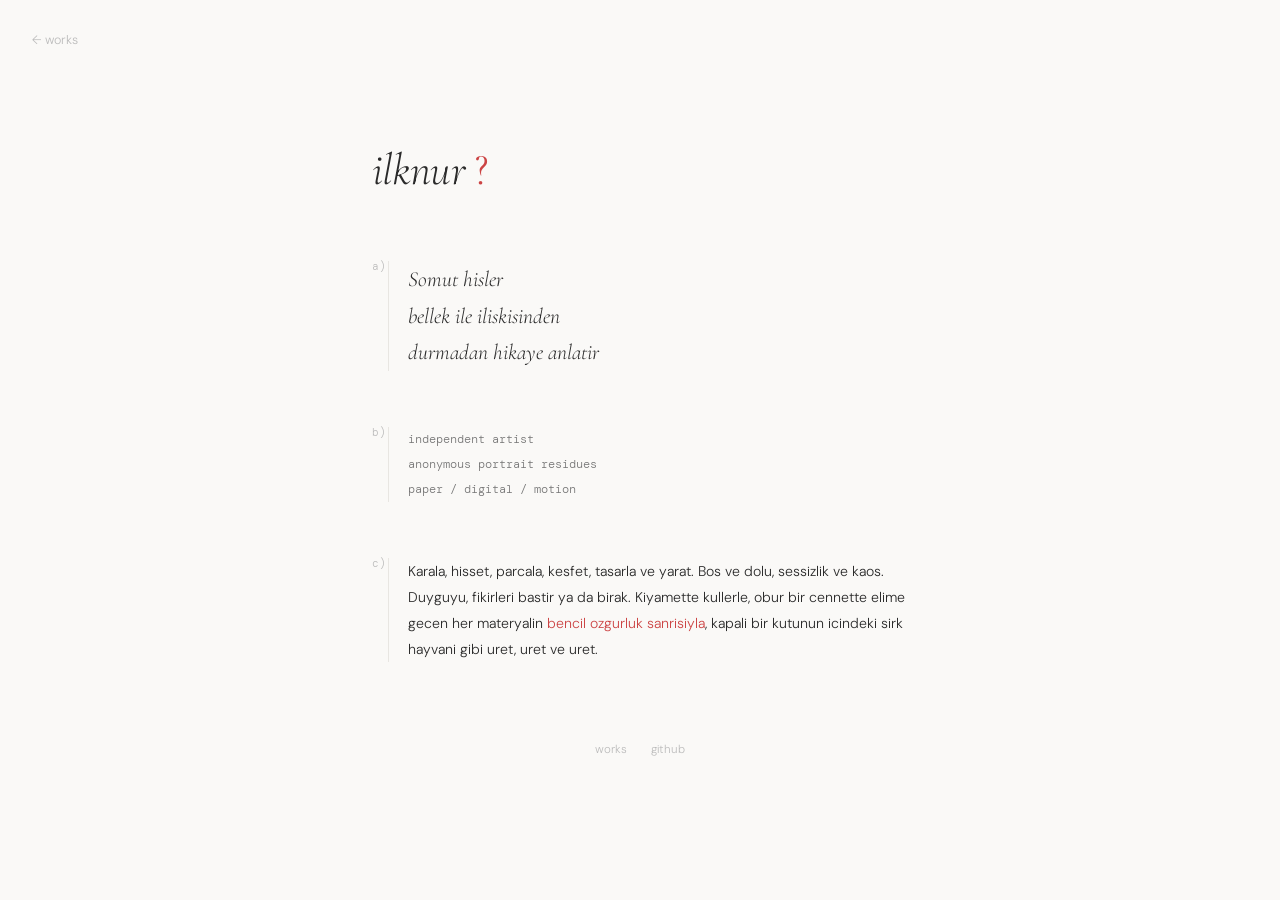
==== about.html @ 093e397a "Add about page with three-part artist statement a) poetic — serif italic, memory & storytelling b) f" ====
<!DOCTYPE html>
<html lang="tr">
<head>
  <meta charset="UTF-8">
  <meta name="viewport" content="width=device-width, initial-scale=1.0">
  <title>ilknur budak — about</title>
  <style>
    @import url('https://fonts.googleapis.com/css2?family=DM+Sans:ital,wght@0,300;0,400;0,500;1,300;1,400&family=DM+Mono:wght@300;400&family=Cormorant+Garamond:ital,wght@0,300;0,400;1,300;1,400&display=swap');

    * { margin: 0; padding: 0; box-sizing: border-box; }

    :root {
      --fg: #2a2a2a;
      --fg-soft: #777;
      --fg-faint: #bbb;
      --bg: #faf9f7;
      --accent: #c44;
      --line: #e8e6e2;
    }

    body {
      background: var(--bg);
      color: var(--fg);
      font-family: 'DM Sans', sans-serif;
      -webkit-font-smoothing: antialiased;
      min-height: 100vh;
      display: flex;
      align-items: center;
      justify-content: center;
    }

    .page {
      max-width: 600px;
      margin: 0 auto;
      padding: 100px 32px;
    }

    /* ── back ── */
    .back {
      position: fixed;
      top: 32px;
      left: 32px;
      font-size: 0.78rem;
      font-weight: 300;
      color: var(--fg-faint);
      text-decoration: none;
      transition: color 0.2s;
    }

    .back:hover { color: var(--fg); }

    /* ── name ── */
    .name {
      font-family: 'Cormorant Garamond', serif;
      font-size: 2.8rem;
      font-weight: 300;
      font-style: italic;
      letter-spacing: -0.02em;
      margin-bottom: 8px;
    }

    .name .q {
      font-style: normal;
      color: var(--accent);
      font-weight: 300;
    }

    /* ── sections ── */
    .sections {
      margin-top: 64px;
      display: grid;
      gap: 56px;
    }

    .section {
      position: relative;
      padding-left: 36px;
    }

    .section-letter {
      position: absolute;
      left: 0;
      top: -2px;
      font-family: 'DM Mono', monospace;
      font-size: 0.7rem;
      font-weight: 300;
      color: var(--fg-faint);
    }

    .section-line {
      position: absolute;
      left: 16px;
      top: 0;
      bottom: 0;
      width: 1px;
      background: var(--line);
    }

    /* a) — siirsel, serif, italik */
    .section-a p {
      font-family: 'Cormorant Garamond', serif;
      font-size: 1.35rem;
      font-weight: 300;
      font-style: italic;
      line-height: 1.7;
      color: var(--fg);
    }

    /* b) — kisa, mono, cool */
    .section-b p {
      font-family: 'DM Mono', monospace;
      font-size: 0.78rem;
      font-weight: 300;
      line-height: 2;
      color: var(--fg-soft);
    }

    /* c) — manifesto, sans, yogun */
    .section-c p {
      font-family: 'DM Sans', sans-serif;
      font-size: 0.88rem;
      font-weight: 300;
      line-height: 1.85;
      color: var(--fg);
    }

    .section-c p .hot {
      color: var(--accent);
    }

    /* ── footer ── */
    footer {
      margin-top: 80px;
      text-align: center;
    }

    footer a {
      font-size: 0.72rem;
      font-weight: 300;
      color: var(--fg-faint);
      text-decoration: none;
      transition: color 0.2s;
    }

    footer a:hover { color: var(--accent); }

    footer .links {
      display: flex;
      justify-content: center;
      gap: 24px;
    }

    /* ── responsive ── */
    @media (max-width: 600px) {
      .page { padding: 80px 20px; }
      .name { font-size: 2rem; }
      .section-a p { font-size: 1.15rem; }
    }
  </style>
</head>
<body>

  <a href="index.html" class="back">&larr; works</a>

  <div class="page">

    <h1 class="name">ilknur <span class="q">?</span></h1>

    <div class="sections">

      <div class="section section-a">
        <span class="section-letter">a)</span>
        <div class="section-line"></div>
        <p>
          Somut hisler<br>
          bellek ile iliskisinden<br>
          durmadan hikaye anlatir
        </p>
      </div>

      <div class="section section-b">
        <span class="section-letter">b)</span>
        <div class="section-line"></div>
        <p>
          independent artist<br>
          anonymous portrait residues<br>
          paper / digital / motion
        </p>
      </div>

      <div class="section section-c">
        <span class="section-letter">c)</span>
        <div class="section-line"></div>
        <p>
          Karala, hisset, parcala, kesfet, tasarla ve yarat. Bos ve dolu, sessizlik ve kaos. Duyguyu, fikirleri bastir ya da birak. Kiyamette kullerle, obur bir cennette elime gecen her materyalin <span class="hot">bencil ozgurluk sanrisiyla</span>, kapali bir kutunun icindeki sirk hayvani gibi uret, uret ve uret.
        </p>
      </div>

    </div>

    <footer>
      <div class="links">
        <a href="index.html">works</a>
        <a href="https://github.com/illlknurbudak">github</a>
      </div>
    </footer>

  </div>

</body>
</html>
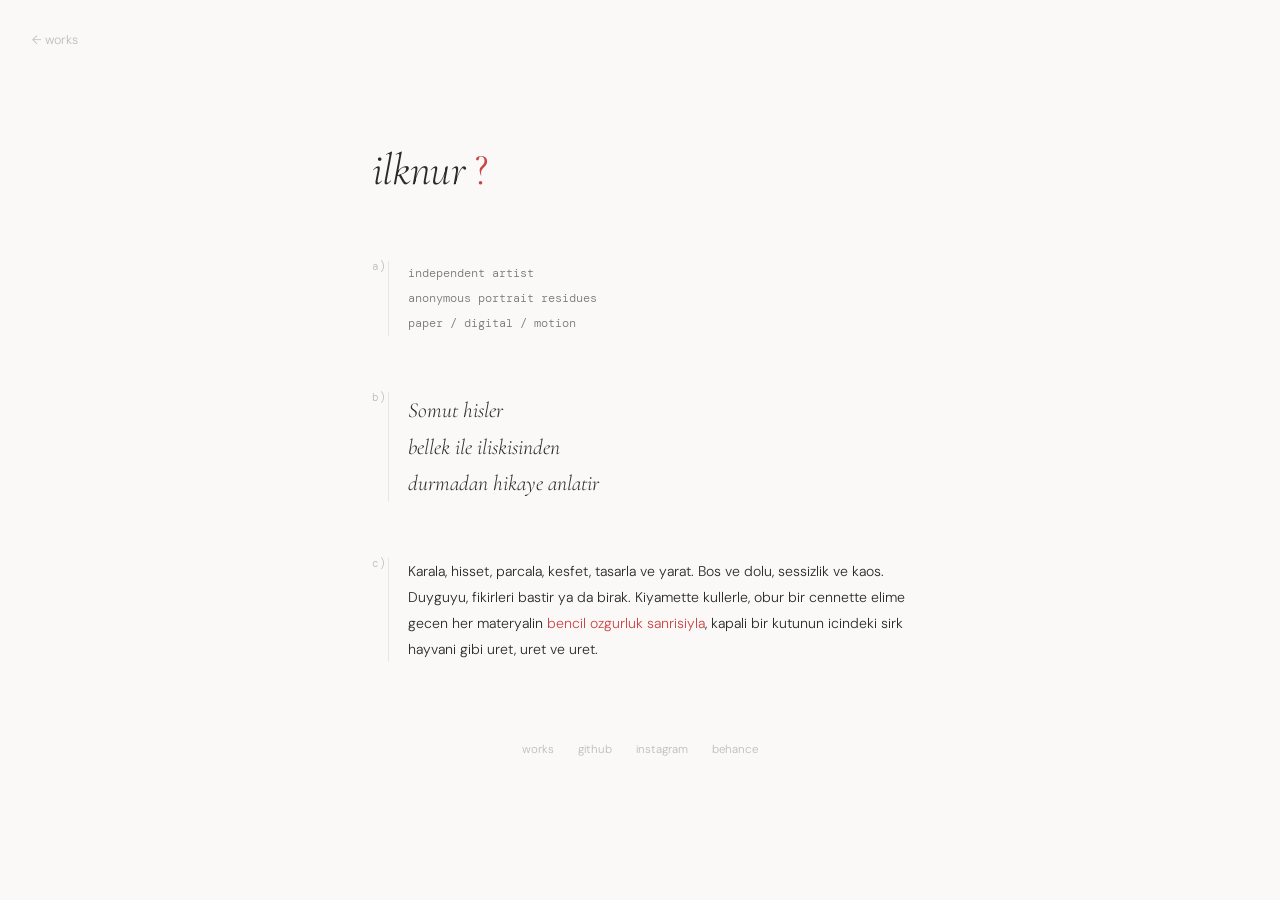
==== commit 71a3cc3c: "Add navigation menu, print gallery, Pareidolia project, social links - Add top nav bar (Home, Archiv" ====
--- a/about.html
+++ b/about.html
@@ -168,8 +168,18 @@
 
     <div class="sections">
 
+      <div class="section section-b">
+        <span class="section-letter">a)</span>
+        <div class="section-line"></div>
+        <p>
+          independent artist<br>
+          anonymous portrait residues<br>
+          paper / digital / motion
+        </p>
+      </div>
+
       <div class="section section-a">
-        <span class="section-letter">a)</span>
+        <span class="section-letter">b)</span>
         <div class="section-line"></div>
         <p>
           Somut hisler<br>
@@ -178,16 +188,6 @@
         </p>
       </div>
 
-      <div class="section section-b">
-        <span class="section-letter">b)</span>
-        <div class="section-line"></div>
-        <p>
-          independent artist<br>
-          anonymous portrait residues<br>
-          paper / digital / motion
-        </p>
-      </div>
-
       <div class="section section-c">
         <span class="section-letter">c)</span>
         <div class="section-line"></div>
@@ -202,6 +202,8 @@
       <div class="links">
         <a href="index.html">works</a>
         <a href="https://github.com/illlknurbudak">github</a>
+        <a href="https://www.instagram.com/llkn0r/">instagram</a>
+        <a href="https://www.behance.net/illlknurbudak">behance</a>
       </div>
     </footer>
 
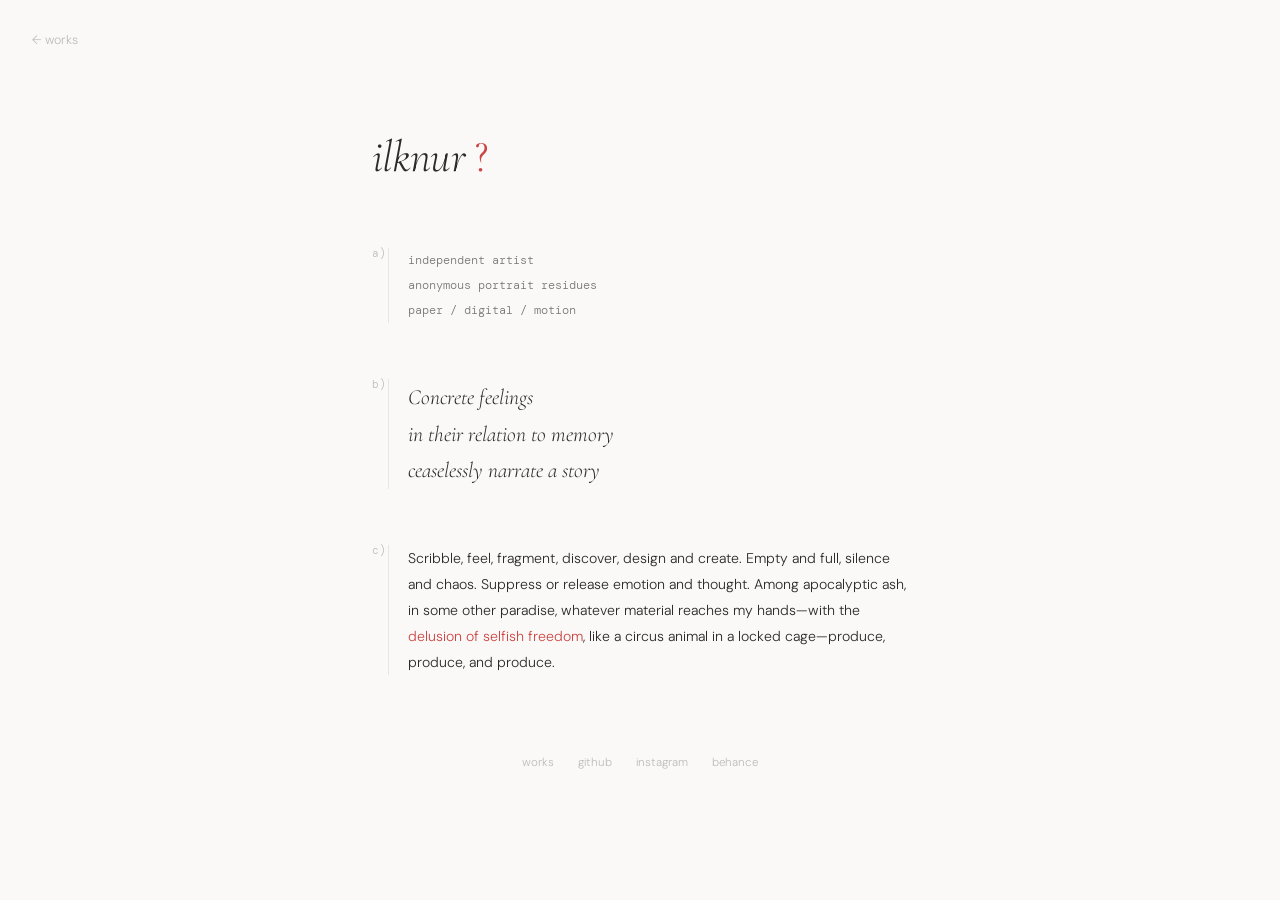
==== commit 22a37bed: "Translate about page sections to English - Section b: concrete feelings/memory narrative (poetic ser" ====
--- a/about.html
+++ b/about.html
@@ -182,9 +182,9 @@
         <span class="section-letter">b)</span>
         <div class="section-line"></div>
         <p>
-          Somut hisler<br>
-          bellek ile iliskisinden<br>
-          durmadan hikaye anlatir
+          Concrete feelings<br>
+          in their relation to memory<br>
+          ceaselessly narrate a story
         </p>
       </div>
 
@@ -192,7 +192,7 @@
         <span class="section-letter">c)</span>
         <div class="section-line"></div>
         <p>
-          Karala, hisset, parcala, kesfet, tasarla ve yarat. Bos ve dolu, sessizlik ve kaos. Duyguyu, fikirleri bastir ya da birak. Kiyamette kullerle, obur bir cennette elime gecen her materyalin <span class="hot">bencil ozgurluk sanrisiyla</span>, kapali bir kutunun icindeki sirk hayvani gibi uret, uret ve uret.
+          Scribble, feel, fragment, discover, design and create. Empty and full, silence and chaos. Suppress or release emotion and thought. Among apocalyptic ash, in some other paradise, whatever material reaches my hands—with the <span class="hot">delusion of selfish freedom</span>, like a circus animal in a locked cage—produce, produce, and produce.
         </p>
       </div>
 
